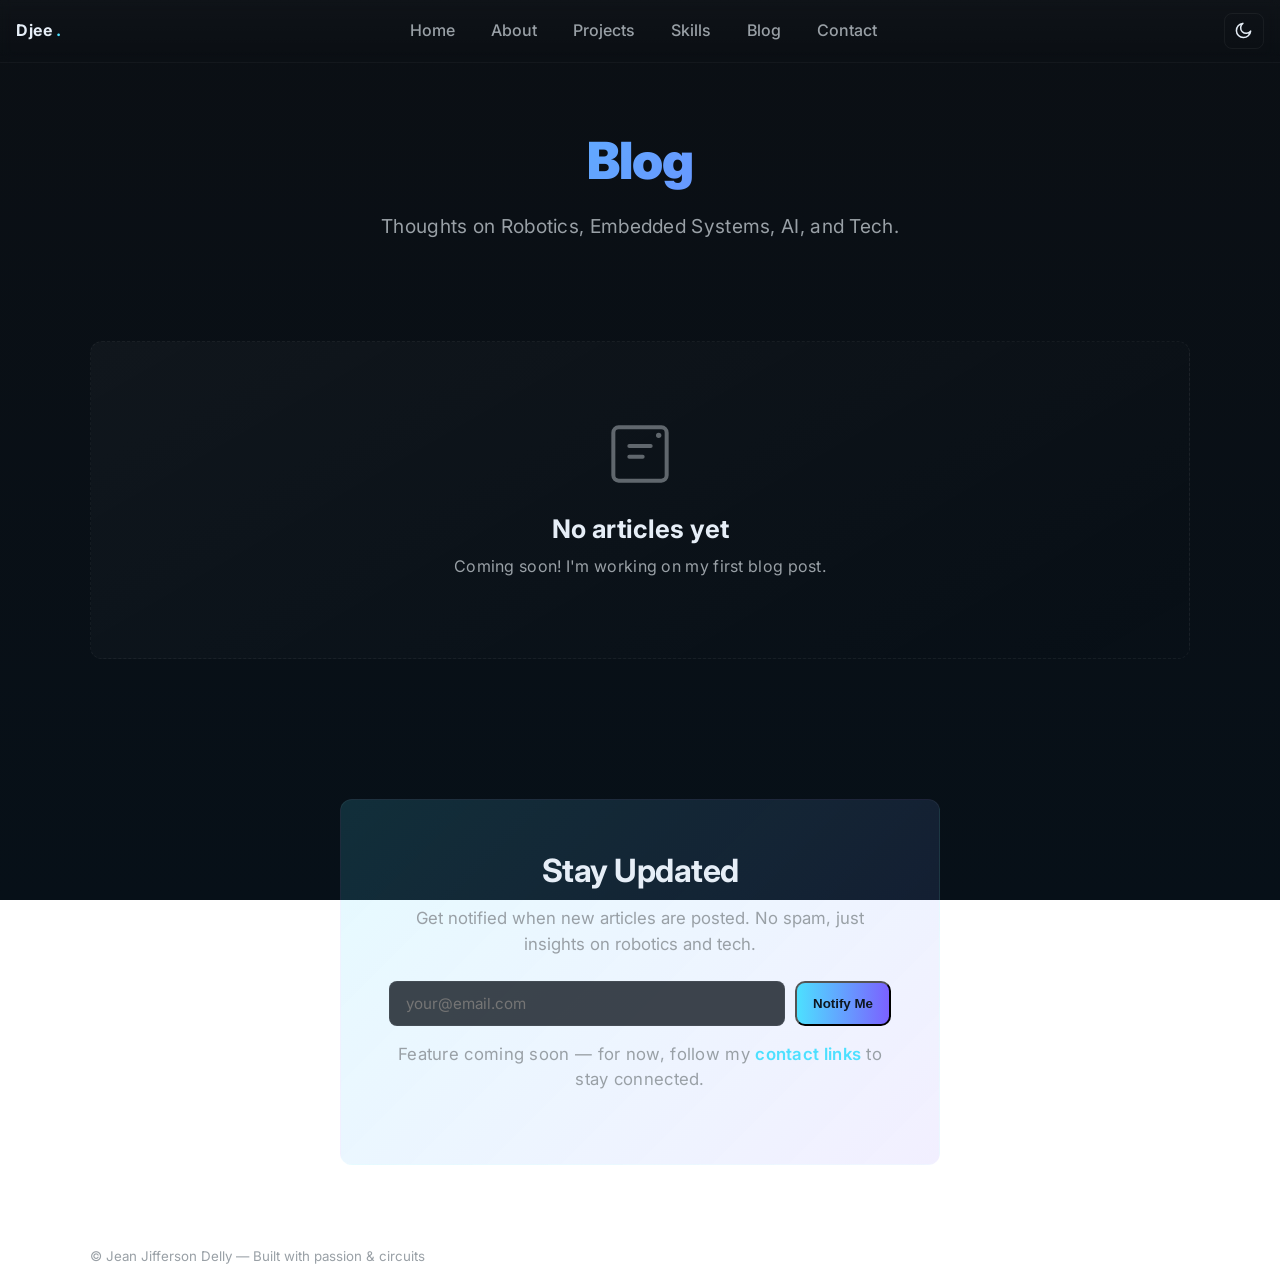
==== blog/index.html @ 74b5fff8 "fix: Defer loading of script.js to improve page load performance" ====
<!doctype html>
<html lang="en-US">

<head>
  <meta charset="utf-8" />
  <meta name="viewport" content="width=device-width,initial-scale=1" />
  <title>Blog — Jean Jifferson Delly</title>
  <meta name="description" content="Blog by Jean Jifferson Delly — Stories about Robotics, AI, Embedded Systems, and Tech.">
  <meta name="keywords" content="blog, Jean Jifferson Delly, robotics, embedded systems, AI, computer science, Haiti">
  <meta name="author" content="Jean Jifferson Delly">
  <link rel="canonical" href="https://dellyjifferson.github.io/portfolio/blog/"/>
  <!-- Open Graph / Facebook -->
  <meta property="og:type" content="website">
  <meta property="og:url" content="https://dellyjifferson.github.io/portfolio/blog/">
  <meta property="og:title" content="Blog — Jean Jifferson Delly">
  <meta property="og:description" content="Blog by Jean Jifferson Delly — Stories about Robotics, AI, Embedded Systems, and Tech.">
  <!-- Twitter -->
  <meta property="twitter:card" content="summary_large_image">
  <meta property="twitter:url" content="https://dellyjifferson.github.io/portfolio/blog/">
  <meta property="twitter:title" content="Blog — Jean Jifferson Delly">
  <meta property="twitter:description" content="Blog by Jean Jifferson Delly — Stories about Robotics, AI, Embedded Systems, and Tech.">
  
  <link rel="stylesheet" href="../style.css" />
  <link rel="stylesheet" href="blog.css" />
  <link rel="apple-touch-icon" sizes="180x180" href="../favicon_io/apple-touch-icon.png">
  <link rel="icon" type="image/png" sizes="32x32" href="../favicon_io/favicon-32x32.png">
  <link rel="icon" type="image/png" sizes="16x16" href="../favicon_io/favicon-16x16.png">
  <link rel="manifest" href="../favicon_io/site.webmanifest">
  <!-- Font (system fallback) -->
  <link rel="preconnect" href="https://fonts.gstatic.com" crossorigin>
  <link href="https://fonts.googleapis.com/css2?family=Inter:wght@300;400;600;700;900&display=swap" rel="stylesheet">
</head>

<body>
  <div id="app" class="theme-root">
    <header class="topbar">
      <div class="brand">
        <a href="../">Djee<span class="dot">.</span></a>
      </div>
      <nav class="nav">
        <button class="nav-close-btn" aria-label="Close menu">&times;</button>
        <a href="../">Home</a>
        <a href="../#about">About</a>
        <a href="../#projects">Projects</a>
        <a href="../#skills">Skills</a>
        <a href="./">Blog</a>
        <a href="../#contact">Contact</a>
      </nav>
      <div class="controls">
        <button id="theme-toggle" aria-label="Activate light mode" title="Activate light mode">
          <svg class="theme-icon theme-icon-moon" viewBox="0 0 24 24" aria-hidden="true">
            <path d="M21 12.8A9 9 0 1 1 11.2 3a7 7 0 1 0 9.8 9.8z" fill="none" stroke="currentColor" stroke-width="1.9" stroke-linecap="round" stroke-linejoin="round" />
          </svg>
          <svg class="theme-icon theme-icon-sun" viewBox="0 0 24 24" aria-hidden="true">
            <circle cx="12" cy="12" r="4" fill="none" stroke="currentColor" stroke-width="1.9" />
            <path d="M12 2v3M12 19v3M2 12h3M19 12h3M4.93 4.93l2.12 2.12M16.95 16.95l2.12 2.12M19.07 4.93l-2.12 2.12M7.05 16.95l-2.12 2.12" fill="none" stroke="currentColor" stroke-width="1.9" stroke-linecap="round" />
          </svg>
        </button>
        <button id="menu-toggle" class="hamburger" aria-label="Open menu" aria-expanded="false">
          <span></span><span></span><span></span>
        </button>
      </div>
    </header>

    <main>
      <!-- BLOG HEADER -->
      <section id="blog-hero" class="section blog-hero">
        <div class="container">
          <h1 class="blog-title">Blog</h1>
          <p class="blog-subtitle">Thoughts on Robotics, Embedded Systems, AI, and Tech.</p>
        </div>
      </section>

      <!-- ARTICLES -->
      <section id="articles" class="section blog-articles">
        <div class="container">
          <div class="articles-grid" id="articles-grid">
            <!-- Articles will be displayed here -->
            <div class="no-articles">
              <svg viewBox="0 0 24 24" aria-hidden="true" class="empty-icon">
                <path d="M4 2h16a2 2 0 0 1 2 2v16a2 2 0 0 1-2 2H4a2 2 0 0 1-2-2V4a2 2 0 0 1 2-2z" fill="none" stroke="currentColor" stroke-width="1.5" />
                <path d="M8 9h8M8 13h5" stroke="currentColor" stroke-width="1.5" stroke-linecap="round" />
                <circle cx="19" cy="5" r="1" fill="currentColor" />
              </svg>
              <h3>No articles yet</h3>
              <p>Coming soon! I'm working on my first blog post.</p>
            </div>
          </div>
        </div>
      </section>

      <!-- SUBSCRIBE CTA -->
      <section id="blog-cta" class="section blog-cta">
        <div class="container">
          <div class="cta-card">
            <h2>Stay Updated</h2>
            <p>Get notified when new articles are posted. No spam, just insights on robotics and tech.</p>
            <div class="cta-input-group">
              <input type="email" placeholder="your@email.com" aria-label="Email address for newsletter" />
              <button class="btn">Notify Me</button>
            </div>
            <p class="cta-note">Feature coming soon — for now, follow my <a href="../#contact">contact links</a> to stay connected.</p>
          </div>
        </div>
      </section>
    </main>

    <footer class="footer">
      <div class="container">
        <small>© <span id="year"></span> Jean Jifferson Delly — Built with passion & circuits</small>
      </div>
    </footer>

    <!-- Back to top button -->
    <button id="back-to-top" aria-label="Back to top"></button>
  </div>

  <script src="../script.js" defer></script>
</body>

</html>
---- style.css ----
:root {
  --bg: #0b0f14;
  --bg-end: #071018;
  --panel: #0f1720;
  --muted: #99a0a6;
  --text: #e6eef7;
  --accent: #4de0ff;
  --accent-2: #7b61ff;
  --glass: rgba(255, 255, 255, 0.03);
  --border: rgba(255, 255, 255, 0.05);
  --radius: 12px;
  --fw-sans: 'Inter', system-ui, -apple-system, 'Segoe UI', Roboto, 'Helvetica Neue', Arial;
  --fw-mono: 'SF Mono', 'Fira Code', 'Roboto Mono', monospace;
}

:root.light {
  --bg: #f8fafc;
  --bg-end: #ffffff;
  --panel: rgba(255, 255, 255, 0.65);
  --muted: #64748b;
  --text: #0f172a;
  --accent: #2563eb;
  --accent-2: #0891b2;
  --glass: rgba(255, 255, 255, 0.4);
  --border: rgba(0, 0, 0, 0.06);
}

* {
  box-sizing: border-box
}

html,
body {
  height: 100%
}

body {
  margin: 0;
  background: linear-gradient(180deg, var(--bg), var(--bg-end));
  background-attachment: fixed;
  color: var(--text);
  font-family: var(--fw-sans);
  -webkit-font-smoothing: antialiased;
  -moz-osx-font-smoothing: grayscale;
  scroll-behavior: smooth;
  line-height: 1.45;

  /* Tech grid pattern */
  background-image:
    linear-gradient(180deg, var(--bg) 0%, var(--bg-end) 100%),
    radial-gradient(var(--muted) 0.5px, transparent 0.5px);
  background-size: 100% 100%, 24px 24px;
  background-blend-mode: normal, overlay;
}

:root.light body {
  background-blend-mode: normal, multiply;
  /* Better visibility in light mode */
}

/* Topbar */
.topbar {
  position: sticky;
  top: 0;
  z-index: 40;
  display: flex;
  align-items: center;
  justify-content: space-between;
  gap: 1rem;
  padding: 0.8rem 1rem;
  backdrop-filter: blur(6px);
  background: linear-gradient(180deg, rgba(255, 255, 255, 0.02), transparent);
  border-bottom: 1px solid rgba(255, 255, 255, 0.02);
}

.brand a {
  color: var(--text);
  font-weight: 700;
  letter-spacing: 0.6px;
  text-decoration: none;
}

.brand .dot {
  color: var(--accent);
  margin-left: 4px;
}

.nav {
  display: flex;
  gap: 1rem;
  align-items: center;
}

.nav a {
  color: var(--muted);
  text-decoration: none;
  padding: 6px 10px;
  border-radius: 8px;
  font-weight: 500;
}

.nav a:hover {
  color: var(--text);
  background: var(--glass);
}

.nav-close-btn {
  display: none;
}

.controls {
  display: flex;
  gap: .6rem;
  align-items: center;
}

#theme-toggle {
  width: 40px;
  height: 36px;
  display: inline-flex;
  align-items: center;
  justify-content: center;
  background: transparent;
  color: var(--text);
  border: 1px solid var(--border);
  padding: 0;
  border-radius: 8px;
  cursor: pointer;
  transition: border-color 0.2s ease, transform 0.2s ease, box-shadow 0.2s ease;
}

#theme-toggle:hover,
#theme-toggle:focus-visible {
  transform: translateY(-1px);
  border-color: color-mix(in oklab, var(--accent) 45%, transparent);
  box-shadow: 0 8px 20px color-mix(in oklab, var(--accent) 24%, transparent);
  outline: none;
}

.theme-icon {
  width: 19px;
  height: 19px;
  display: block;
}

.theme-icon-sun {
  display: none;
}

:root.light .theme-icon-sun {
  display: block;
}

:root.light .theme-icon-moon {
  display: none;
}

.hamburger {
  display: none;
  width: 40px;
  height: 32px;
  background: transparent;
  border: none;
  cursor: pointer;
}

.hamburger span {
  display: block;
  height: 2px;
  width: 20px;
  background: var(--text);
  margin: 4px 0;
  border-radius: 2px
}

/* Sections */
.section {
  padding: 60px 18px;
}

.container {
  max-width: 1100px;
  margin: 0 auto;
}

/* HERO */
.hero .hero-content {
  display: grid;
  grid-template-columns: 1fr 420px;
  gap: 2rem;
  align-items: center;
  max-width: 1200px;
  margin: 0 auto;
  padding-top: 32px;
}

.name {
  font-size: clamp(1.8rem, 4vw, 2.6rem);
  margin: 0;
  font-weight: 800;
  letter-spacing: -1px;
  color: var(--text);
}

.role {
  color: var(--accent);
  margin-top: 6px;
  font-weight: 600
}

.typewriter {
  margin-top: 14px;
  font-weight: 500;
  color: var(--muted);
  font-size: 1.05rem;
  display: flex;
  align-items: center;
  gap: 8px;
}

.cursor {
  color: var(--accent);
  font-weight: 900;
  animation: blink 1s steps(2, end) infinite;
}

@keyframes blink {
  50% {
    opacity: 0
  }
}

.hero-actions {
  margin-top: 18px;
  display: flex;
  gap: 12px;
}

.btn {
  display: inline-block;
  padding: 10px 16px;
  border-radius: 10px;
  text-decoration: none;
  color: var(--panel);
  background: linear-gradient(90deg, var(--accent), var(--accent-2));
  font-weight: 700;
}

.btn.ghost {
  background: transparent;
  color: var(--text);
  border: 1px solid rgba(255, 255, 255, 0.06)
}

/* device card */
.device-card {
  background: linear-gradient(180deg, rgba(255, 255, 255, 0.02), rgba(255, 255, 255, 0.01));
  border-radius: 14px;
  padding: 20px;
  box-shadow: 0 8px 30px rgba(0, 0, 0, 0.45);
  position: relative;
  overflow: hidden;
  min-height: 220px;
  display: flex;
  align-items: center;
  justify-content: center;
}

.device-card .board-glow {
  position: absolute;
  inset: -30% -20%;
  background: radial-gradient(circle at 20% 20%, rgba(77, 224, 255, 0.12), transparent 10%), radial-gradient(circle at 80% 80%, rgba(123, 97, 255, 0.08), transparent 10%);
  transform: rotate(12deg);
}

.circuit {
  width: 100%;
  height: 100%;
  opacity: 0.95;
  mix-blend-mode: screen;
  pointer-events: none;
}

.minibot-img {
  width: 100%;
  height: 100%;
  object-fit: contain;
}

.device-caption {
  position: absolute;
  bottom: 10px;
  right: 14px;
  font-size: 0.78rem;
  color: var(--muted)
}

/* about */
.about .about-grid {
  display: grid;
  grid-template-columns: 1fr 260px;
  gap: 1.6rem;
  align-items: start;
}

.about ul {
  margin-top: 8px;
  color: var(--muted)
}

/* projects */
.projects-grid {
  display: grid;
  grid-template-columns: repeat(auto-fit, minmax(260px, 1fr));
  gap: 18px;
  margin-top: 18px;
}

.project-card {
  background: var(--panel);
  backdrop-filter: blur(12px);
  border-radius: 12px;
  overflow: hidden;
  display: flex;
  flex-direction: column;
  box-shadow: 0 10px 30px rgba(0, 0, 0, 0.6);
  transition: transform .22s ease, box-shadow .22s ease;
  border: 1px solid var(--border);
}

.project-card:hover {
  transform: translateY(-6px);
  box-shadow: 0 18px 40px rgba(0, 0, 0, 0.7);
}

.pc-media {
  height: 160px;
  background-size: cover;
  background-position: center;
}

.pc-body {
  padding: 14px;
}

.pc-body h3 {
  margin: 0 0 8px 0;
}

.pc-tags {
  display: flex;
  gap: 8px;
  margin-top: 8px;
  font-size: 0.85rem;
  color: var(--muted);
  font-family: var(--fw-mono);
}

.pc-tags span {
  background: var(--glass);
  border: 1px solid var(--border);
  padding: 6px 8px;
  border-radius: 8px;
}

/* skills */
.skills-grid {
  display: grid;
  grid-template-columns: repeat(2, 1fr);
  gap: 12px;
}

/* contact */
.contact-grid {
  display: grid;
  grid-template-columns: 1fr 1fr;
  gap: 24px;
  align-items: start;
}

.contact-icons {
  margin-top: 14px;
  display: grid;
  grid-template-columns: repeat(2, minmax(150px, 1fr));
  gap: 12px;
}

.contact-icon {
  display: flex;
  align-items: center;
  gap: 10px;
  text-decoration: none;
  color: var(--text);
  background: linear-gradient(150deg, var(--glass), transparent);
  border: 1px solid var(--border);
  border-radius: 12px;
  padding: 12px 14px;
  min-height: 52px;
  transition: transform 0.2s ease, border-color 0.2s ease, box-shadow 0.2s ease;
}

.contact-icon svg {
  width: 22px;
  height: 22px;
  flex-shrink: 0;
  color: var(--accent);
}

.contact-icon span {
  font-size: 0.92rem;
  font-weight: 600;
  letter-spacing: 0.2px;
}

.contact-icon:hover,
.contact-icon:focus-visible {
  transform: translateY(-3px);
  border-color: color-mix(in oklab, var(--accent) 45%, transparent);
  box-shadow: 0 10px 24px color-mix(in oklab, var(--accent) 24%, transparent);
  outline: none;
}

.contact-icon.location svg {
  color: var(--accent-2);
}

.contact-icon.whatsapp svg {
  color: #25d366;
}

.contact-icon.instagram svg {
  color: #e4405f;
}

.contact-form {
  display: flex;
  flex-direction: column;
  gap: 10px;
  background: var(--panel);
  padding: 14px;
  border-radius: 12px;
}

.contact-form label {
  display: flex;
  flex-direction: column;
  font-size: 0.9rem;
  color: var(--muted);
}

.contact-form input,
.contact-form textarea {
  margin-top: 6px;
  padding: 10px 12px;
  border-radius: 8px;
  border: 1px solid var(--border);
  background: transparent;
  color: var(--text);
  outline: none;
}

.contact-form input:focus,
.contact-form textarea:focus {
  border-color: var(--accent);
  box-shadow: 0 0 0 2px color-mix(in oklab, var(--accent) 22%, transparent);
}

:root.light .contact-form input,
:root.light .contact-form textarea {
  border-color: rgba(15, 23, 42, 0.22);
  background: rgba(255, 255, 255, 0.75);
}

:root.light .contact-form input::placeholder,
:root.light .contact-form textarea::placeholder {
  color: rgba(51, 65, 85, 0.8);
}

.form-actions {
  display: flex;
  gap: 12px;
  align-items: center;
  margin-top: 6px;
}

#form-status {
  color: var(--accent);
  font-weight: 600;
}

/* footer */
.footer {
  padding: 18px;
  border-top: 1px solid rgba(255, 255, 255, 0.02);
  color: var(--muted);
}

/* Responsiveness */
@media (max-width:980px) {
  .hero .hero-content {
    grid-template-columns: 1fr;
  }

  .about .about-grid {
    grid-template-columns: 1fr;
  }

  .contact-grid {
    grid-template-columns: 1fr;
  }

  .contact-icons {
    grid-template-columns: 1fr;
  }

  /* Nav becomes a full-screen overlay */
  .nav {
    display: flex;
    position: fixed;
    inset: 0;
    z-index: 100;
    flex-direction: column;
    justify-content: center;
    align-items: center;
    background: rgba(11, 15, 20, 0.95);
    backdrop-filter: blur(12px);
    gap: 2rem;
    transform: translateY(-100%);
    transition: transform 0.4s cubic-bezier(0.16, 1, 0.3, 1), visibility 0s 0.4s;
    visibility: hidden;
    pointer-events: none;
  }

  /* When active (added via JS) */
  .nav.active {
    transform: translateY(0);
    visibility: visible;
    pointer-events: auto;
    transition: transform 0.4s cubic-bezier(0.16, 1, 0.3, 1), visibility 0s;
  }

  .nav a {
    font-size: 1.5rem;
    color: var(--text);
    width: 100%;
    text-align: center;
    padding: 1rem;
  }

  .nav a:hover {
    background: rgba(255, 255, 255, 0.05);
    color: var(--accent);
  }

  /* Hamburger visible on mobile */
  .hamburger {
    display: block;
    z-index: 101;
    /* Ensure above other elements if needed, though nav is z-100 */
    transition: opacity 0.2s ease;
  }

  .hamburger[aria-expanded="true"] {
    opacity: 0;
    pointer-events: none;
  }

  /* Close button inside nav */
  .nav-close-btn {
    display: block;
    position: absolute;
    top: 24px;
    right: 24px;
    background: transparent;
    border: none;
    color: var(--text);
    font-size: 2.5rem;
    cursor: pointer;
    line-height: 1;
  }

  /* Content blur effect */
  body.menu-open main,
  body.menu-open .footer {
    filter: blur(8px);
    transition: filter 0.4s ease;
  }

  main,
  .footer {
    transition: filter 0.4s ease;
  }
}

/* Back to Top Button */
#back-to-top {
  position: fixed;
  bottom: 24px;
  right: 24px;
  width: 44px;
  height: 44px;
  border-radius: 50%;
  background: var(--panel);
  border: 1px solid rgba(255, 255, 255, 0.05);
  color: var(--accent);
  display: flex;
  align-items: center;
  justify-content: center;
  cursor: pointer;
  opacity: 0;
  visibility: hidden;
  transform: translateY(10px);
  transition: all 0.3s ease;
  z-index: 90;
  box-shadow: 0 4px 12px rgba(0, 0, 0, 0.3);
}

#back-to-top.visible {
  opacity: 1;
  visibility: visible;
  transform: translateY(0);
}

#back-to-top:hover {
  background: var(--accent);
  color: var(--bg);
  transform: translateY(-4px);
  box-shadow: 0 8px 20px rgba(77, 224, 255, 0.25);
}

#back-to-top svg {
  width: 20px;
  height: 20px;
}
---- blog/blog.css ----
/* Blog-specific styles */

/* Blog Hero Section */
.blog-hero {
  padding: 60px 0;
  text-align: center;
}

.blog-title {
  font-size: 3.2rem;
  font-weight: 900;
  letter-spacing: -1.2px;
  margin: 0 0 16px 0;
  background: linear-gradient(120deg, var(--accent), var(--accent-2));
  -webkit-background-clip: text;
  -webkit-text-fill-color: transparent;
  background-clip: text;
}

.blog-subtitle {
  font-size: 1.2rem;
  color: var(--muted);
  margin: 0;
  font-weight: 400;
  letter-spacing: 0.3px;
}

/* Articles Grid */
.blog-articles {
  padding: 40px 0;
}

.articles-grid {
  display: grid;
  grid-template-columns: repeat(auto-fill, minmax(300px, 1fr));
  gap: 20px;
}

/* Article Card */
.article-card {
  display: flex;
  flex-direction: column;
  text-decoration: none;
  color: var(--text);
  background: linear-gradient(150deg, var(--glass), transparent);
  border: 1px solid var(--border);
  border-radius: var(--radius);
  padding: 24px;
  transition: all 0.3s ease;
  cursor: pointer;
  min-height: 240px;
  position: relative;
  overflow: hidden;
}

.article-card::before {
  content: '';
  position: absolute;
  top: 0;
  left: 0;
  right: 0;
  height: 3px;
  background: linear-gradient(90deg, var(--accent), var(--accent-2));
  transform: scaleX(0);
  transform-origin: left;
  transition: transform 0.3s ease;
}

.article-card:hover,
.article-card:focus-visible {
  transform: translateY(-6px);
  border-color: color-mix(in oklab, var(--accent) 45%, transparent);
  box-shadow: 0 12px 32px color-mix(in oklab, var(--accent) 20%, transparent);
  outline: none;
}

.article-card:hover::before,
.article-card:focus-visible::before {
  transform: scaleX(1);
}

.article-meta {
  display: flex;
  align-items: center;
  justify-content: space-between;
  margin-bottom: 12px;
  font-size: 0.85rem;
}

.article-date {
  color: var(--muted);
  font-weight: 500;
  letter-spacing: 0.3px;
}

.article-category {
  display: inline-block;
  background: color-mix(in oklab, var(--accent) 20%, transparent);
  color: var(--accent);
  padding: 4px 10px;
  border-radius: 6px;
  font-size: 0.75rem;
  font-weight: 600;
  letter-spacing: 0.5px;
  text-transform: uppercase;
}

.article-title {
  font-size: 1.3rem;
  font-weight: 700;
  margin: 0 0 12px 0;
  line-height: 1.3;
  letter-spacing: -0.5px;
}

.article-excerpt {
  font-size: 0.95rem;
  color: var(--muted);
  margin: 0 0 auto 0;
  line-height: 1.5;
  flex-grow: 1;
}

.article-footer {
  display: flex;
  align-items: center;
  justify-content: space-between;
  margin-top: 16px;
  padding-top: 16px;
  border-top: 1px solid var(--border);
  font-size: 0.85rem;
}

.article-read-time {
  color: var(--muted);
}

.article-arrow {
  color: var(--accent);
  font-weight: 600;
  transition: transform 0.3s ease;
}

.article-card:hover .article-arrow,
.article-card:focus-visible .article-arrow {
  transform: translateX(4px);
}

/* Empty State */
.no-articles {
  grid-column: 1 / -1;
  display: flex;
  flex-direction: column;
  align-items: center;
  justify-content: center;
  padding: 80px 20px;
  text-align: center;
  background: linear-gradient(150deg, var(--glass), transparent);
  border: 1px dashed var(--border);
  border-radius: var(--radius);
}

.empty-icon {
  width: 64px;
  height: 64px;
  color: var(--muted);
  margin-bottom: 24px;
  opacity: 0.6;
}

.no-articles h3 {
  font-size: 1.6rem;
  font-weight: 700;
  margin: 0 0 8px 0;
  color: var(--text);
}

.no-articles p {
  font-size: 1rem;
  color: var(--muted);
  margin: 0;
  letter-spacing: 0.3px;
}

/* Blog CTA Section */
.blog-cta {
  padding: 60px 0;
  margin-top: 40px;
}

.cta-card {
  background: linear-gradient(135deg, 
    color-mix(in oklab, var(--accent) 15%, transparent),
    color-mix(in oklab, var(--accent-2) 10%, transparent)
  );
  border: 1px solid var(--border);
  border-radius: var(--radius);
  padding: 48px;
  text-align: center;
  max-width: 600px;
  margin: 0 auto;
}

.cta-card h2 {
  font-size: 2rem;
  font-weight: 700;
  margin: 0 0 12px 0;
  letter-spacing: -0.5px;
}

.cta-card > p {
  font-size: 1.05rem;
  color: var(--muted);
  margin: 0 0 24px 0;
  line-height: 1.5;
}

.cta-input-group {
  display: flex;
  gap: 10px;
  margin-bottom: 16px;
  flex-wrap: wrap;
  justify-content: center;
}

.cta-input-group input {
  flex: 1;
  min-width: 240px;
  padding: 12px 16px;
  border: 1px solid var(--border);
  background: color-mix(in oklab, var(--panel) 80%, transparent);
  border-radius: 8px;
  color: var(--text);
  font-family: var(--fw-sans);
  font-size: 0.95rem;
  transition: all 0.2s ease;
}

.cta-input-group input:focus {
  outline: none;
  border-color: var(--accent);
  box-shadow: 0 0 0 3px color-mix(in oklab, var(--accent) 15%, transparent);
  background: color-mix(in oklab, var(--panel) 90%, transparent);
}

.cta-input-group button {
  white-space: nowrap;
}

.cta-note {
  font-size: 0.85rem;
  color: var(--muted);
  margin: 0;
  letter-spacing: 0.3px;
}

.cta-note a {
  color: var(--accent);
  text-decoration: none;
  font-weight: 600;
  transition: color 0.2s ease;
}

.cta-note a:hover {
  color: var(--accent-2);
  text-decoration: underline;
}

/* Responsive */
@media (max-width: 768px) {
  .blog-hero {
    padding: 40px 0;
  }

  .blog-title {
    font-size: 2.2rem;
  }

  .blog-subtitle {
    font-size: 1rem;
  }

  .articles-grid {
    grid-template-columns: 1fr;
    gap: 16px;
  }

  .cta-card {
    padding: 32px;
    margin: 0 auto;
  }

  .cta-input-group {
    flex-direction: column;
  }

  .cta-input-group input {
    min-width: 100%;
  }

  .no-articles {
    padding: 60px 20px;
  }

  .empty-icon {
    width: 48px;
    height: 48px;
  }

  .no-articles h3 {
    font-size: 1.3rem;
  }
}

@media (max-width: 480px) {
  .blog-title {
    font-size: 1.8rem;
  }

  .cta-card {
    padding: 24px;
  }

  .cta-card h2 {
    font-size: 1.5rem;
  }

  .article-title {
    font-size: 1.1rem;
  }
}
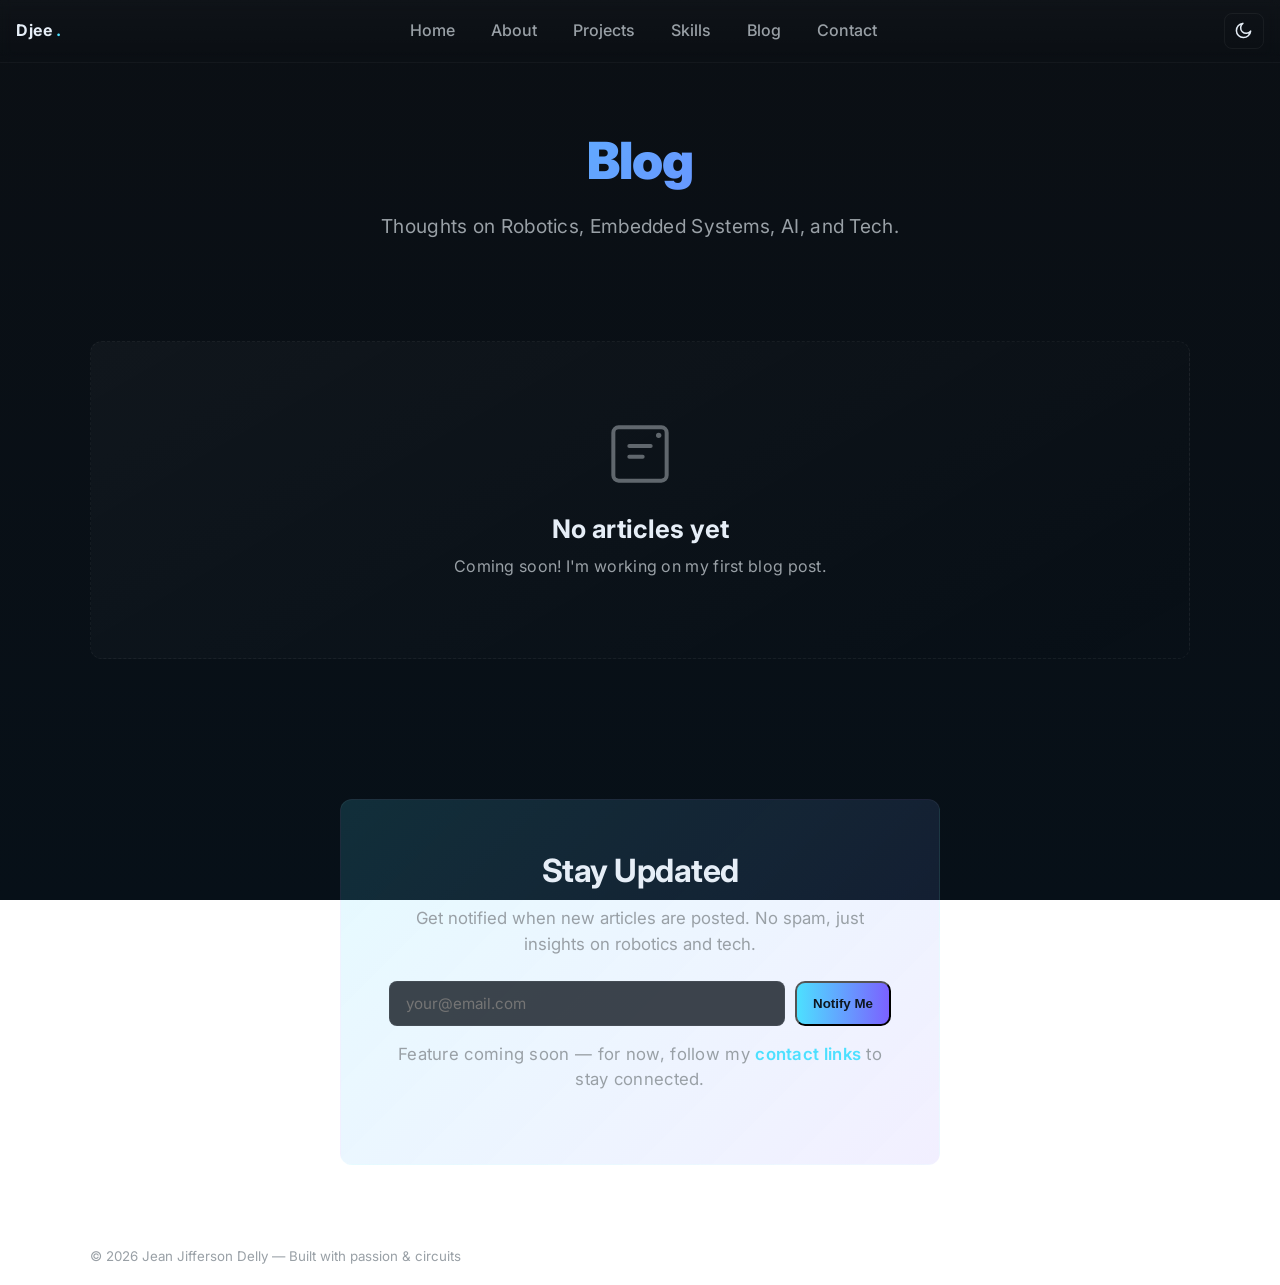
==== commit c9423555: "fix: Update URLs to use new domain and enhance sitemap structure" ====
--- a/blog/index.html
+++ b/blog/index.html
@@ -8,15 +8,15 @@
   <meta name="description" content="Blog by Jean Jifferson Delly — Stories about Robotics, AI, Embedded Systems, and Tech.">
   <meta name="keywords" content="blog, Jean Jifferson Delly, robotics, embedded systems, AI, computer science, Haiti">
   <meta name="author" content="Jean Jifferson Delly">
-  <link rel="canonical" href="https://dellyjifferson.github.io/portfolio/blog/"/>
+  <link rel="canonical" href="https://dellyjifferson.engineer/blog/" />
   <!-- Open Graph / Facebook -->
   <meta property="og:type" content="website">
-  <meta property="og:url" content="https://dellyjifferson.github.io/portfolio/blog/">
+  <meta property="og:url" content="https://dellyjifferson.engineer/blog/">
   <meta property="og:title" content="Blog — Jean Jifferson Delly">
   <meta property="og:description" content="Blog by Jean Jifferson Delly — Stories about Robotics, AI, Embedded Systems, and Tech.">
   <!-- Twitter -->
   <meta property="twitter:card" content="summary_large_image">
-  <meta property="twitter:url" content="https://dellyjifferson.github.io/portfolio/blog/">
+  <meta property="twitter:url" content="https://dellyjifferson.engineer/blog/">
   <meta property="twitter:title" content="Blog — Jean Jifferson Delly">
   <meta property="twitter:description" content="Blog by Jean Jifferson Delly — Stories about Robotics, AI, Embedded Systems, and Tech.">
   
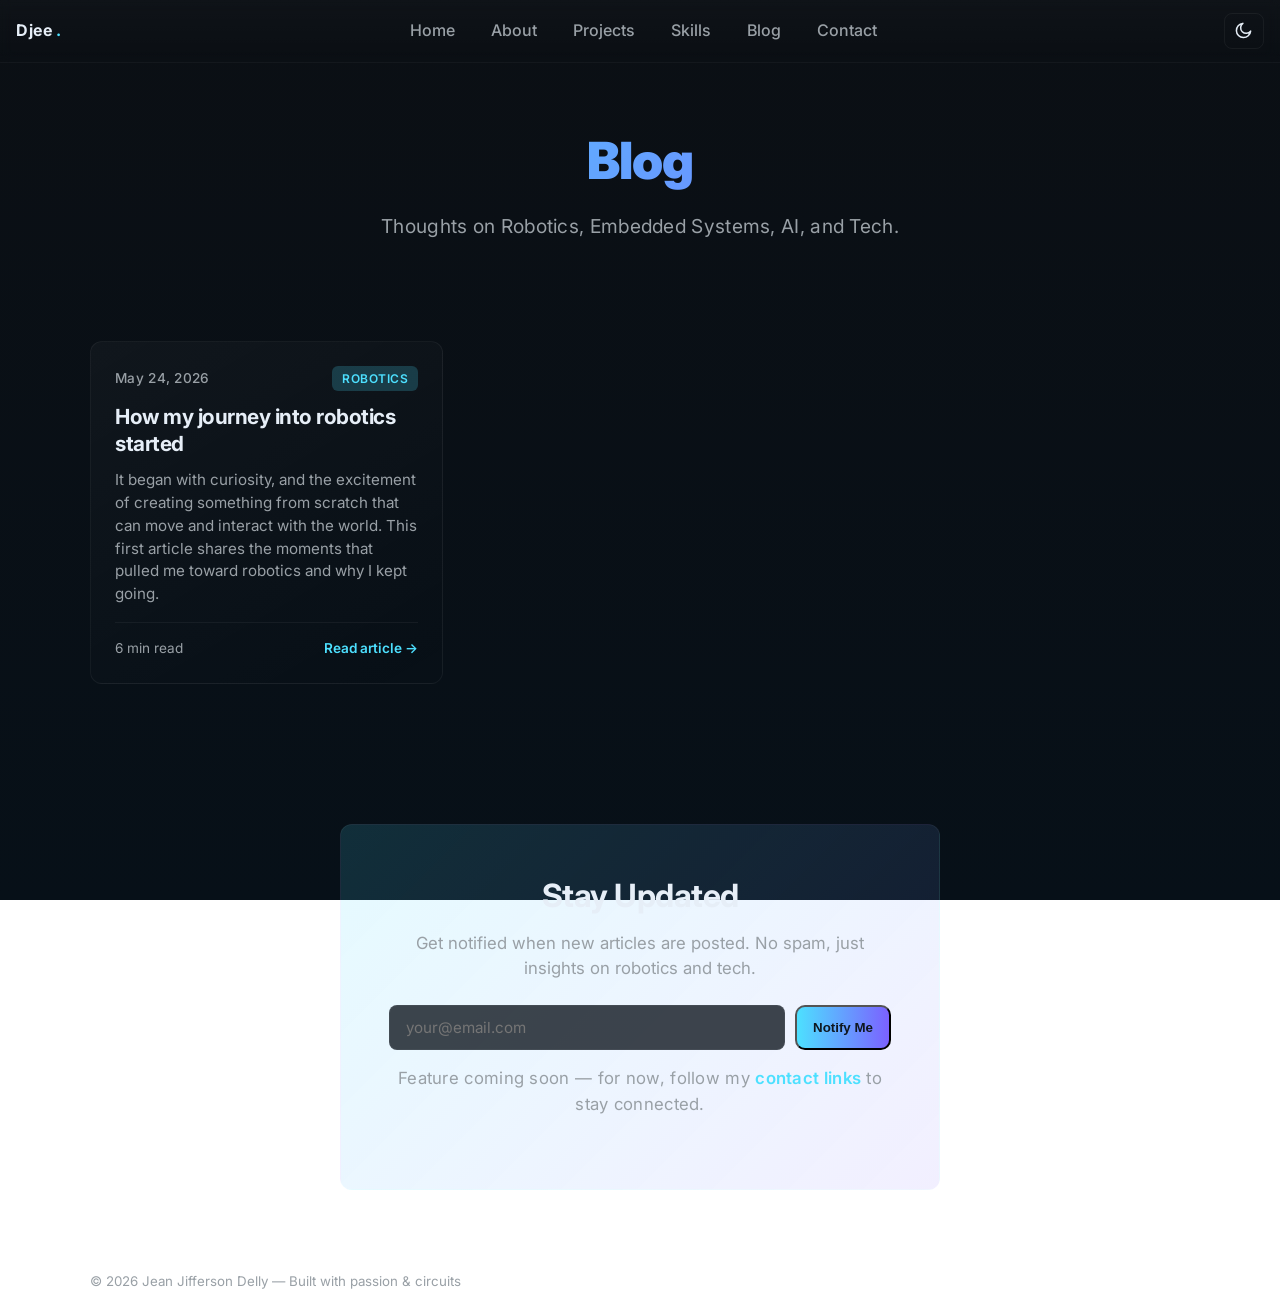
==== commit d30de8ea: "feat: Add article page for "How my journey into robotics started" with styling and metadata" ====
--- a/blog/index.html
+++ b/blog/index.html
@@ -75,16 +75,21 @@
       <section id="articles" class="section blog-articles">
         <div class="container">
           <div class="articles-grid" id="articles-grid">
-            <!-- Articles will be displayed here -->
-            <div class="no-articles">
-              <svg viewBox="0 0 24 24" aria-hidden="true" class="empty-icon">
-                <path d="M4 2h16a2 2 0 0 1 2 2v16a2 2 0 0 1-2 2H4a2 2 0 0 1-2-2V4a2 2 0 0 1 2-2z" fill="none" stroke="currentColor" stroke-width="1.5" />
-                <path d="M8 9h8M8 13h5" stroke="currentColor" stroke-width="1.5" stroke-linecap="round" />
-                <circle cx="19" cy="5" r="1" fill="currentColor" />
-              </svg>
-              <h3>No articles yet</h3>
-              <p>Coming soon! I'm working on my first blog post.</p>
-            </div>
+            <a class="article-card" href="./how-my-journey-into-robotics-started/" aria-label="Read How my journey into robotics started">
+              <div class="article-meta">
+                <span class="article-date">May 24, 2026</span>
+                <span class="article-category">Robotics</span>
+              </div>
+              <h2 class="article-title">How my journey into robotics started</h2>
+              <p class="article-excerpt">
+                It began with curiosity, and the excitement of creating something from scratch that can move and interact with the world.
+                This first article shares the moments that pulled me toward robotics and why I kept going.
+              </p>
+              <div class="article-footer">
+                <span class="article-read-time">6 min read</span>
+                <span class="article-arrow">Read article -></span>
+              </div>
+            </a>
           </div>
         </div>
       </section>
--- a/blog/blog.css
+++ b/blog/blog.css
@@ -146,6 +146,183 @@
   transform: translateX(4px);
 }
 
+/* Article Page */
+.article-page {
+  padding-top: 28px;
+}
+
+.article-hero {
+  padding: 36px 0 24px;
+}
+
+.article-hero-inner {
+  max-width: 860px;
+  margin: 0 auto;
+}
+
+.article-back-link {
+  display: inline-flex;
+  align-items: center;
+  gap: 8px;
+  color: var(--accent);
+  text-decoration: none;
+  font-weight: 600;
+  margin-bottom: 18px;
+}
+
+.article-back-link:hover,
+.article-back-link:focus-visible {
+  color: var(--accent-2);
+  outline: none;
+}
+
+.article-kicker {
+  display: inline-flex;
+  align-items: center;
+  gap: 8px;
+  margin-bottom: 16px;
+  color: var(--muted);
+  font-size: 0.9rem;
+  text-transform: uppercase;
+  letter-spacing: 0.16em;
+}
+
+.article-kicker::before {
+  content: '';
+  width: 40px;
+  height: 1px;
+  background: linear-gradient(90deg, var(--accent), transparent);
+}
+
+.article-heading {
+  font-size: clamp(2.2rem, 4.6vw, 4rem);
+  line-height: 1.05;
+  letter-spacing: -0.04em;
+  margin: 0 0 16px;
+  max-width: 12ch;
+}
+
+.article-intro {
+  font-size: 1.12rem;
+  line-height: 1.8;
+  color: var(--muted);
+  max-width: 68ch;
+  margin: 0;
+}
+
+.article-meta-row {
+  display: flex;
+  gap: 12px;
+  flex-wrap: wrap;
+  margin-top: 24px;
+}
+
+.article-chip {
+  display: inline-flex;
+  align-items: center;
+  padding: 7px 12px;
+  border: 1px solid var(--border);
+  border-radius: 999px;
+  background: color-mix(in oklab, var(--glass) 70%, transparent);
+  color: var(--text);
+  font-size: 0.85rem;
+  font-weight: 600;
+}
+
+.article-shell {
+  padding: 18px 0 64px;
+}
+
+.article-panel {
+  max-width: 860px;
+  margin: 0 auto;
+  padding: clamp(24px, 4vw, 44px);
+  background: linear-gradient(160deg, color-mix(in oklab, var(--glass) 82%, transparent), transparent);
+  border: 1px solid var(--border);
+  border-radius: calc(var(--radius) + 4px);
+  box-shadow: 0 20px 60px color-mix(in oklab, var(--accent) 10%, transparent);
+}
+
+.article-content {
+  display: grid;
+  gap: 28px;
+}
+
+.article-section {
+  display: grid;
+  gap: 12px;
+}
+
+.article-section h2 {
+  margin: 0;
+  font-size: 1.55rem;
+  letter-spacing: -0.03em;
+}
+
+.article-section p {
+  margin: 0;
+  color: var(--muted);
+  line-height: 1.85;
+  font-size: 1.02rem;
+}
+
+.article-list {
+  margin: 0;
+  padding-left: 20px;
+  display: grid;
+  gap: 12px;
+  color: var(--muted);
+}
+
+.article-list li {
+  line-height: 1.75;
+}
+
+.article-callout {
+  padding: 20px 22px;
+  border-left: 3px solid var(--accent);
+  background: color-mix(in oklab, var(--accent) 8%, transparent);
+  border-radius: 0 14px 14px 0;
+  color: var(--text);
+}
+
+.article-callout p {
+  margin: 0;
+  color: var(--text);
+  line-height: 1.75;
+}
+
+.article-closer {
+  padding-top: 10px;
+  border-top: 1px solid var(--border);
+}
+
+.article-closer p {
+  margin: 0;
+  color: var(--muted);
+  line-height: 1.8;
+}
+
+.article-footer-nav {
+  margin-top: 26px;
+  display: flex;
+  justify-content: space-between;
+  gap: 16px;
+  flex-wrap: wrap;
+}
+
+.article-footer-nav a {
+  color: var(--accent);
+  text-decoration: none;
+  font-weight: 600;
+}
+
+.article-footer-nav a:hover,
+.article-footer-nav a:focus-visible {
+  color: var(--accent-2);
+  outline: none;
+}
+
 /* Empty State */
 .no-articles {
   grid-column: 1 / -1;
@@ -328,4 +505,16 @@
   .article-title {
     font-size: 1.1rem;
   }
-}
+
+  .article-hero {
+    padding-top: 24px;
+  }
+
+  .article-panel {
+    padding: 20px;
+  }
+
+  .article-heading {
+    max-width: none;
+  }
+}
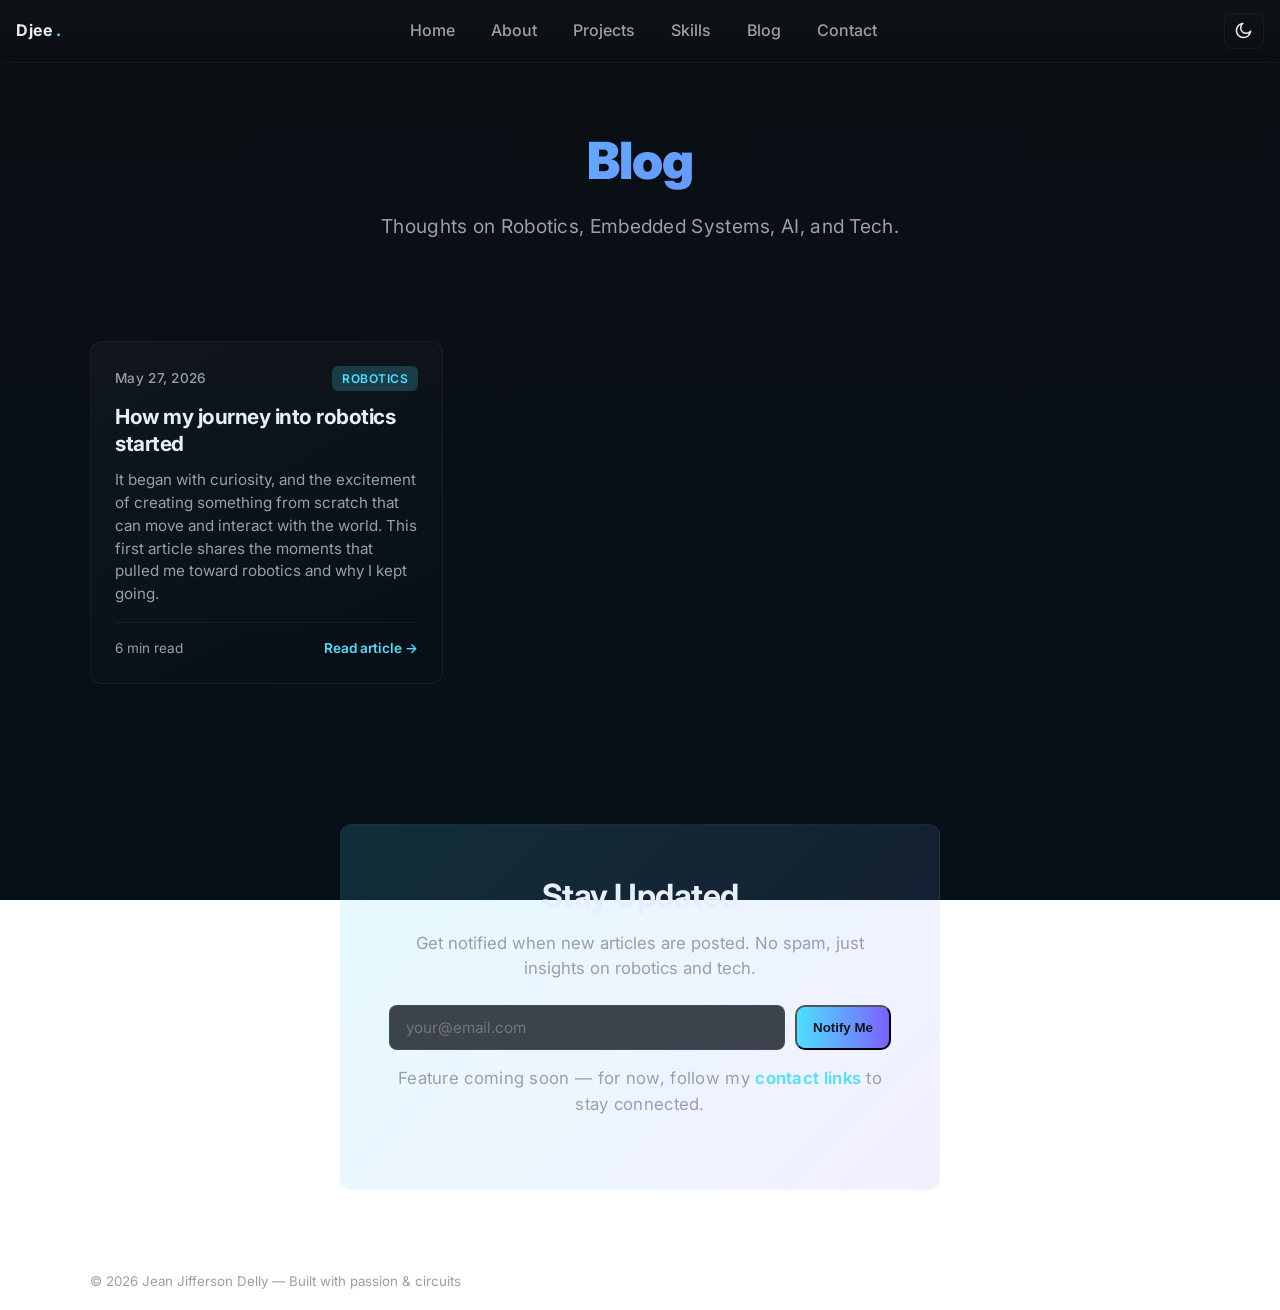
==== commit d07093b5: "fix: Update article date to May 27, 2026 and add CNAME file for custom domain" ====
--- a/blog/index.html
+++ b/blog/index.html
@@ -77,7 +77,7 @@
           <div class="articles-grid" id="articles-grid">
             <a class="article-card" href="./how-my-journey-into-robotics-started/" aria-label="Read How my journey into robotics started">
               <div class="article-meta">
-                <span class="article-date">May 24, 2026</span>
+                <span class="article-date">May 27, 2026</span>
                 <span class="article-category">Robotics</span>
               </div>
               <h2 class="article-title">How my journey into robotics started</h2>
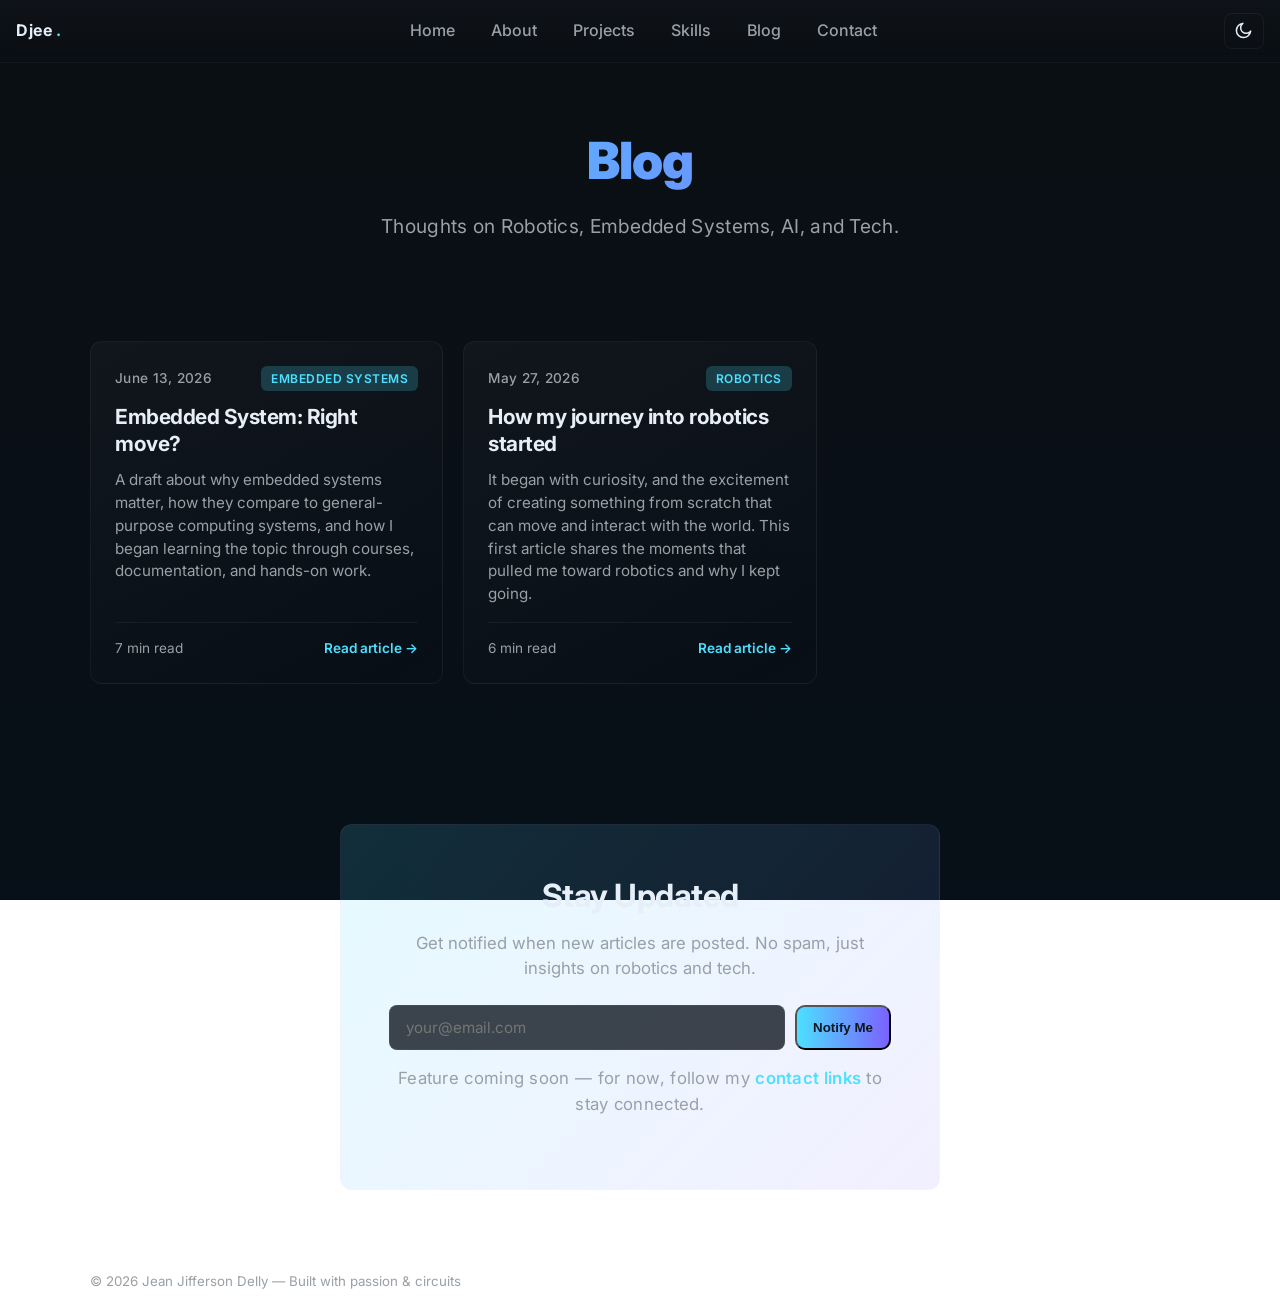
==== commit c05044f3: "Adding new article in the blog: embedded system right move" ====
--- a/blog/index.html
+++ b/blog/index.html
@@ -75,6 +75,20 @@
       <section id="articles" class="section blog-articles">
         <div class="container">
           <div class="articles-grid" id="articles-grid">
+            <a class="article-card" href="./embedded-system-right-move/" aria-label="Read Embedded System: Right move?">
+              <div class="article-meta">
+                <span class="article-date">June 13, 2026</span>
+                <span class="article-category">Embedded Systems</span>
+              </div>
+              <h2 class="article-title">Embedded System: Right move?</h2>
+              <p class="article-excerpt">
+                A draft about why embedded systems matter, how they compare to general-purpose computing systems, and how I began learning the topic through courses, documentation, and hands-on work.
+              </p>
+              <div class="article-footer">
+                <span class="article-read-time">7 min read</span>
+                <span class="article-arrow">Read article -></span>
+              </div>
+            </a>
             <a class="article-card" href="./how-my-journey-into-robotics-started/" aria-label="Read How my journey into robotics started">
               <div class="article-meta">
                 <span class="article-date">May 27, 2026</span>
--- a/blog/blog.css
+++ b/blog/blog.css
@@ -248,6 +248,209 @@
   gap: 28px;
 }
 
+.article-figure {
+  margin: 0;
+  display: grid;
+  gap: 12px;
+}
+
+.article-feature-image {
+  width: 100%;
+  display: block;
+  border-radius: 20px;
+  border: 1px solid var(--border);
+  background: var(--panel);
+  box-shadow: 0 18px 50px color-mix(in oklab, var(--accent) 10%, transparent);
+}
+
+.article-figure-caption {
+  color: var(--muted);
+  font-size: 0.88rem;
+  line-height: 1.6;
+}
+
+.certificate-card {
+  display: grid;
+  grid-template-columns: minmax(0, 1fr) 170px;
+  gap: 20px;
+  padding: 24px;
+  border-radius: 22px;
+  border: 1px solid color-mix(in oklab, var(--accent) 18%, var(--border));
+  background:
+    linear-gradient(180deg, rgba(215, 239, 248, 0.85), rgba(234, 246, 251, 0.92)),
+    linear-gradient(135deg, color-mix(in oklab, var(--accent) 8%, transparent), transparent);
+  color: #1e293b;
+  box-shadow: 0 18px 50px color-mix(in oklab, var(--accent) 10%, transparent);
+}
+
+.certificate-body {
+  display: grid;
+  gap: 14px;
+  align-content: start;
+}
+
+.certificate-name {
+  margin: 0;
+  font-size: clamp(1.8rem, 3vw, 2.8rem);
+  line-height: 1.05;
+  letter-spacing: -0.04em;
+  font-weight: 800;
+  color: #1f2937;
+}
+
+.certificate-detail {
+  margin: 0;
+  font-size: 1rem;
+  line-height: 1.6;
+  color: #475569;
+}
+
+.certificate-label-row {
+  display: flex;
+  flex-wrap: wrap;
+  gap: 10px;
+  align-items: center;
+}
+
+.certificate-pill {
+  display: inline-flex;
+  align-items: center;
+  padding: 7px 12px;
+  border-radius: 999px;
+  background: rgba(255, 255, 255, 0.72);
+  border: 1px solid rgba(15, 23, 42, 0.08);
+  color: #334155;
+  font-size: 0.82rem;
+  font-weight: 700;
+  letter-spacing: 0.04em;
+  text-transform: uppercase;
+}
+
+.certificate-stats {
+  display: grid;
+  gap: 14px;
+  align-content: start;
+}
+
+.certificate-qr {
+  aspect-ratio: 1;
+  width: min(100%, 150px);
+  justify-self: end;
+  border-radius: 8px;
+  background:
+    linear-gradient(90deg, transparent 46%, rgba(15, 23, 42, 0.95) 46%, rgba(15, 23, 42, 0.95) 54%, transparent 54%),
+    linear-gradient(0deg, transparent 46%, rgba(15, 23, 42, 0.95) 46%, rgba(15, 23, 42, 0.95) 54%, transparent 54%),
+    linear-gradient(45deg, rgba(15, 23, 42, 0.95) 25%, transparent 25%),
+    linear-gradient(135deg, rgba(15, 23, 42, 0.95) 25%, transparent 25%),
+    linear-gradient(225deg, rgba(15, 23, 42, 0.95) 25%, transparent 25%),
+    linear-gradient(315deg, rgba(15, 23, 42, 0.95) 25%, transparent 25%),
+    #fff;
+  background-size: 18px 18px, 18px 18px, 28px 28px, 28px 28px, 28px 28px, 28px 28px, 100% 100%;
+  background-position: center center;
+  border: 2px solid rgba(15, 23, 42, 0.14);
+  box-shadow: inset 0 0 0 8px rgba(255, 255, 255, 0.65);
+}
+
+.certificate-qr-label {
+  justify-self: end;
+  margin: 0;
+  font-size: 0.95rem;
+  font-weight: 700;
+  color: #475569;
+}
+
+.certificate-score {
+  display: grid;
+  grid-template-columns: minmax(0, 1fr) auto;
+  gap: 14px;
+  align-items: center;
+  padding: 16px 18px;
+  border: 1px solid rgba(15, 23, 42, 0.2);
+  border-radius: 18px;
+  background: rgba(255, 255, 255, 0.8);
+}
+
+.certificate-score-copy {
+  display: grid;
+  gap: 6px;
+}
+
+.certificate-score-title {
+  margin: 0;
+  font-size: 1rem;
+  font-weight: 800;
+  color: #1e293b;
+}
+
+.certificate-score-note {
+  margin: 0;
+  font-size: 0.9rem;
+  line-height: 1.55;
+  color: #64748b;
+}
+
+.certificate-score-value {
+  margin: 0;
+  padding-left: 14px;
+  border-left: 2px solid rgba(30, 41, 59, 0.28);
+  font-size: clamp(2.5rem, 5vw, 3.5rem);
+  font-weight: 900;
+  letter-spacing: -0.05em;
+  line-height: 1;
+  color: #0f274f;
+}
+
+.certificate-hours {
+  display: grid;
+  grid-template-columns: minmax(0, 1fr) auto;
+  gap: 14px;
+  align-items: center;
+  padding: 16px 18px;
+  border: 1px solid rgba(15, 23, 42, 0.2);
+  border-radius: 18px;
+  background: rgba(255, 255, 255, 0.8);
+}
+
+.certificate-hours-copy {
+  display: grid;
+  gap: 6px;
+}
+
+.certificate-hours-title {
+  margin: 0;
+  font-size: 1rem;
+  font-weight: 800;
+  color: #1e293b;
+}
+
+.certificate-hours-note {
+  margin: 0;
+  font-size: 0.9rem;
+  line-height: 1.55;
+  color: #64748b;
+}
+
+.certificate-hours-value {
+  margin: 0;
+  padding-left: 14px;
+  border-left: 2px solid rgba(30, 41, 59, 0.28);
+  font-size: clamp(2rem, 4vw, 3rem);
+  font-weight: 900;
+  letter-spacing: -0.05em;
+  line-height: 1;
+  color: #0f274f;
+}
+
+.article-aside-note {
+  margin: 0;
+  padding: 16px 18px;
+  border-radius: 16px;
+  background: color-mix(in oklab, var(--accent) 8%, transparent);
+  border: 1px solid color-mix(in oklab, var(--accent) 20%, transparent);
+  color: var(--text);
+  line-height: 1.7;
+}
+
 .article-section {
   display: grid;
   gap: 12px;
@@ -508,6 +711,12 @@
 
   .article-hero {
     padding-top: 24px;
+    padding-inline: 18px;
+  }
+
+  .article-shell {
+    padding-inline: 18px;
+    padding-bottom: 56px;
   }
 
   .article-panel {
@@ -517,4 +726,21 @@
   .article-heading {
     max-width: none;
   }
-}
+
+  .certificate-card,
+  .certificate-score,
+  .certificate-hours {
+    grid-template-columns: 1fr;
+  }
+
+  .certificate-qr,
+  .certificate-qr-label {
+    justify-self: start;
+  }
+
+  .certificate-score-value,
+  .certificate-hours-value {
+    padding-left: 0;
+    border-left: 0;
+  }
+}
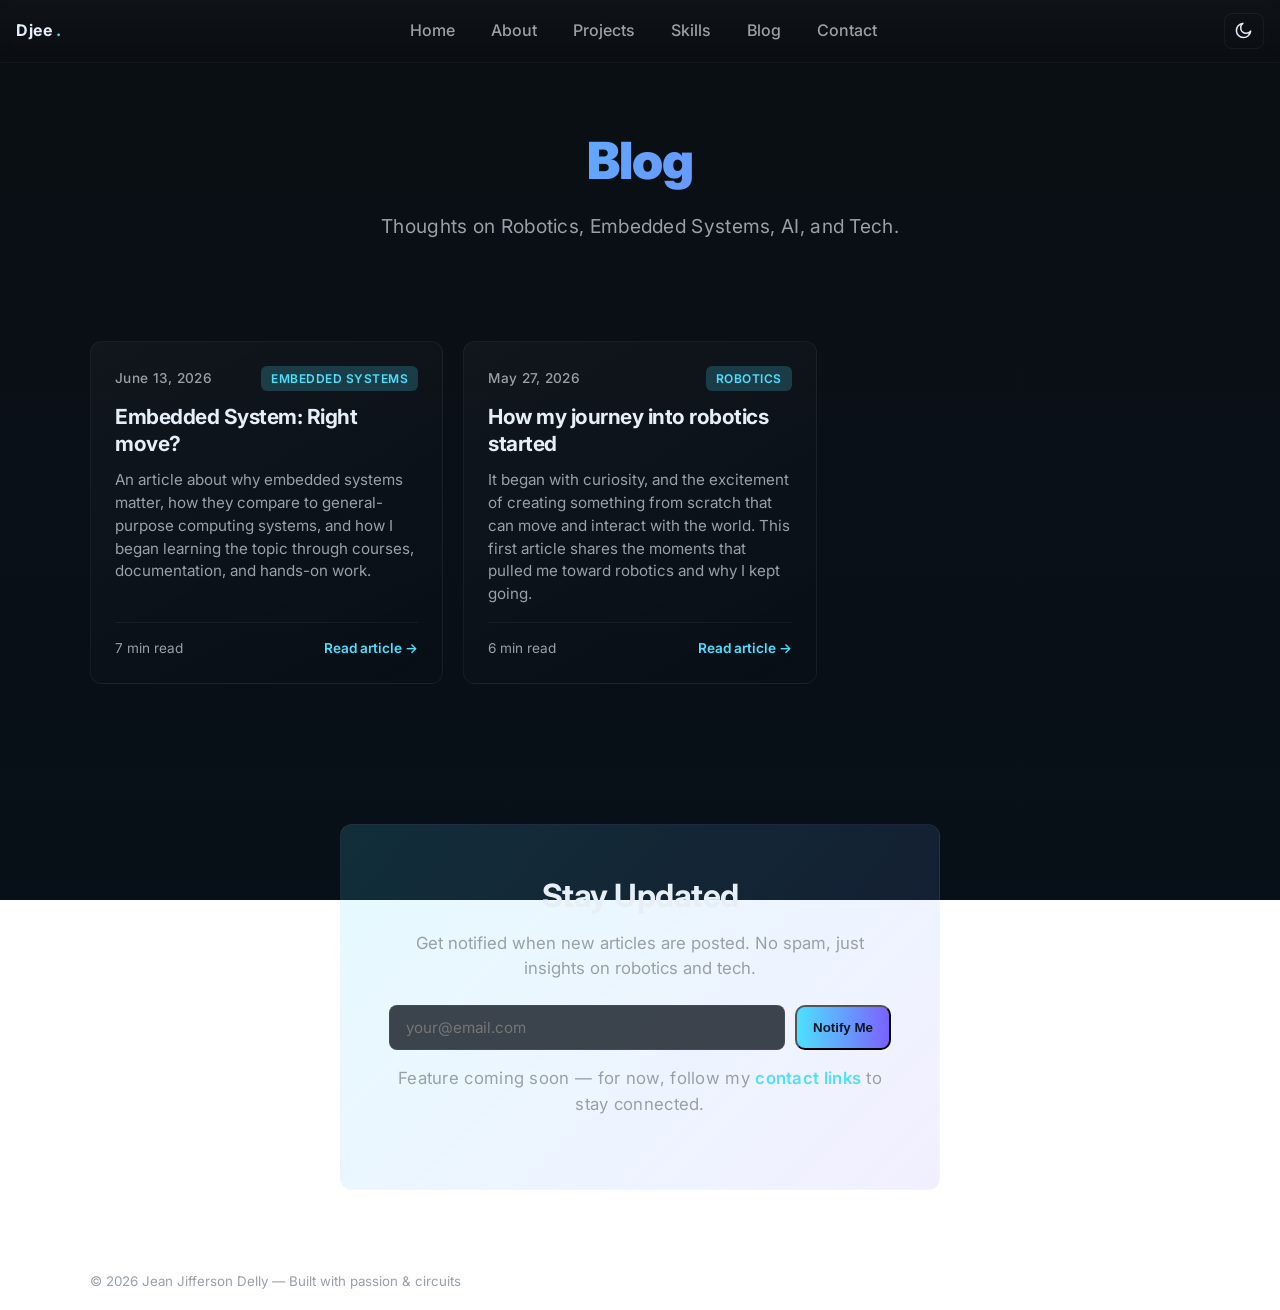
==== commit ce844705: "fix: Update article excerpt to clarify content focus" ====
--- a/blog/index.html
+++ b/blog/index.html
@@ -82,7 +82,7 @@
               </div>
               <h2 class="article-title">Embedded System: Right move?</h2>
               <p class="article-excerpt">
-                A draft about why embedded systems matter, how they compare to general-purpose computing systems, and how I began learning the topic through courses, documentation, and hands-on work.
+                An article about why embedded systems matter, how they compare to general-purpose computing systems, and how I began learning the topic through courses, documentation, and hands-on work.
               </p>
               <div class="article-footer">
                 <span class="article-read-time">7 min read</span>
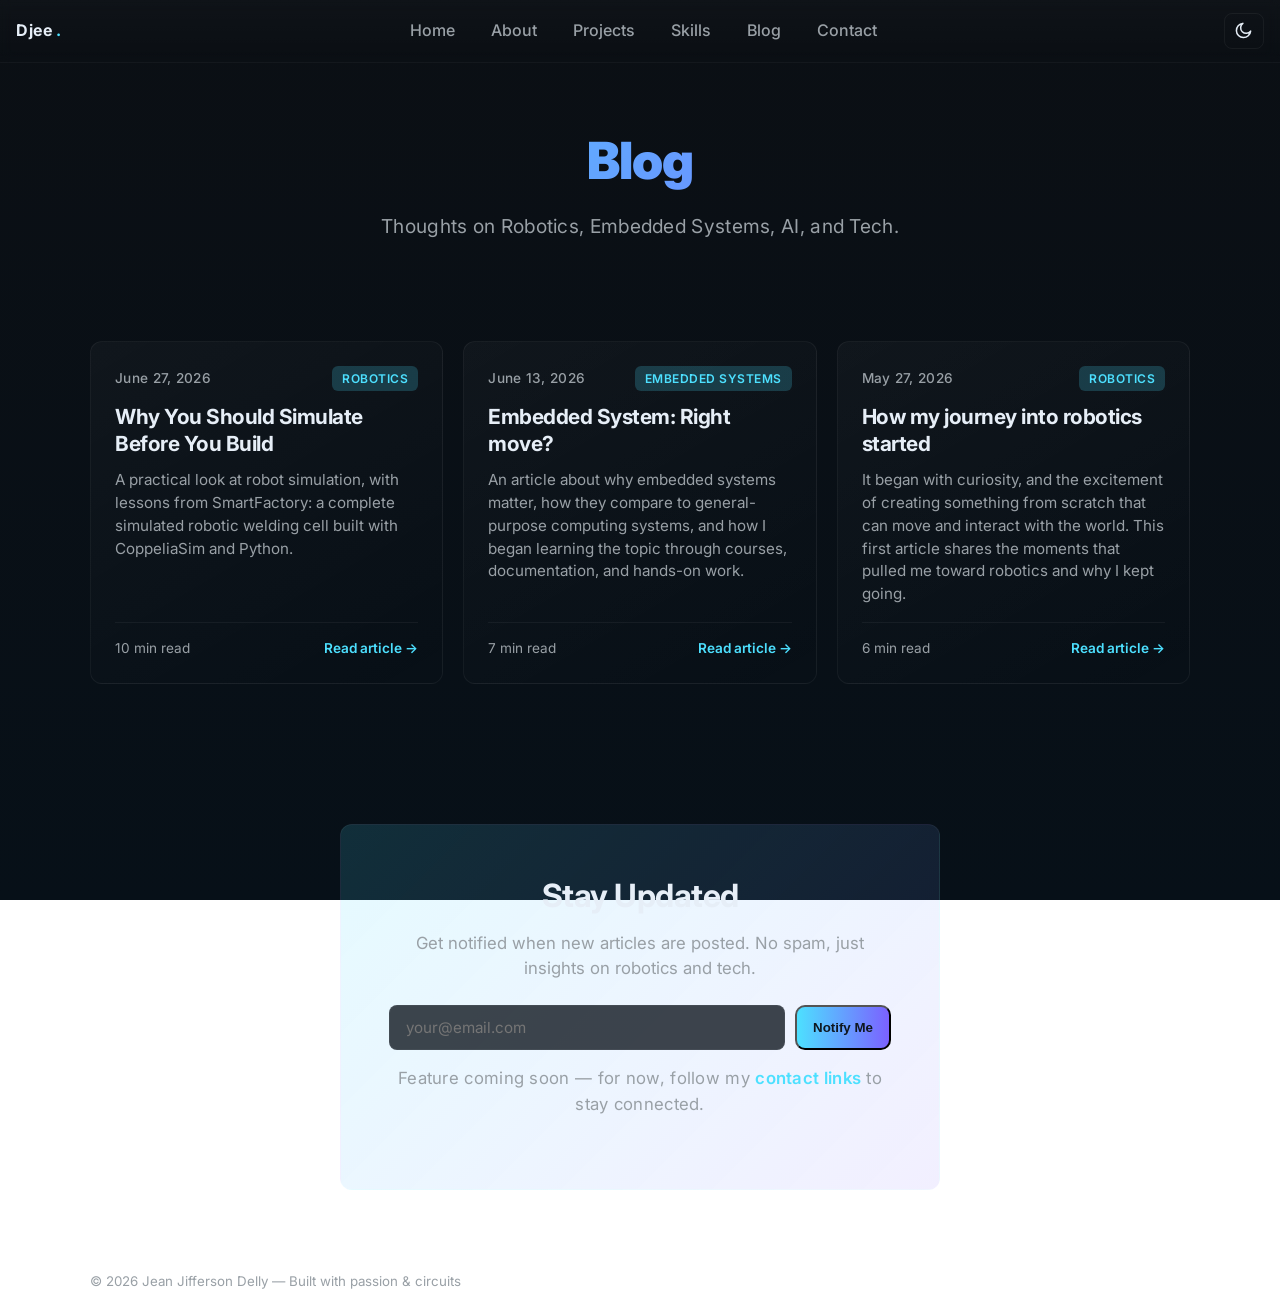
==== commit 4e8cfff5: "Refactor code structure for improved readability and maintainability" ====
--- a/blog/index.html
+++ b/blog/index.html
@@ -75,6 +75,20 @@
       <section id="articles" class="section blog-articles">
         <div class="container">
           <div class="articles-grid" id="articles-grid">
+            <a class="article-card" href="./why-simulate-before-build/" aria-label="Read Why You Should Simulate Before You Build">
+              <div class="article-meta">
+                <span class="article-date">June 27, 2026</span>
+                <span class="article-category">Robotics</span>
+              </div>
+              <h2 class="article-title">Why You Should Simulate Before You Build</h2>
+              <p class="article-excerpt">
+                A practical look at robot simulation, with lessons from SmartFactory: a complete simulated robotic welding cell built with CoppeliaSim and Python.
+              </p>
+              <div class="article-footer">
+                <span class="article-read-time">10 min read</span>
+                <span class="article-arrow">Read article -></span>
+              </div>
+            </a>
             <a class="article-card" href="./embedded-system-right-move/" aria-label="Read Embedded System: Right move?">
               <div class="article-meta">
                 <span class="article-date">June 13, 2026</span>
--- a/blog/blog.css
+++ b/blog/blog.css
@@ -481,6 +481,23 @@
   line-height: 1.75;
 }
 
+.article-code-block {
+  margin: 0;
+  padding: 14px 16px;
+  border-radius: 14px;
+  border: 1px solid var(--border);
+  background: color-mix(in oklab, var(--panel) 86%, black 14%);
+  color: var(--text);
+  overflow-x: auto;
+}
+
+.article-code-block code {
+  font-family: var(--fw-mono);
+  font-size: 0.9rem;
+  line-height: 1.65;
+  white-space: pre;
+}
+
 .article-callout {
   padding: 20px 22px;
   border-left: 3px solid var(--accent);
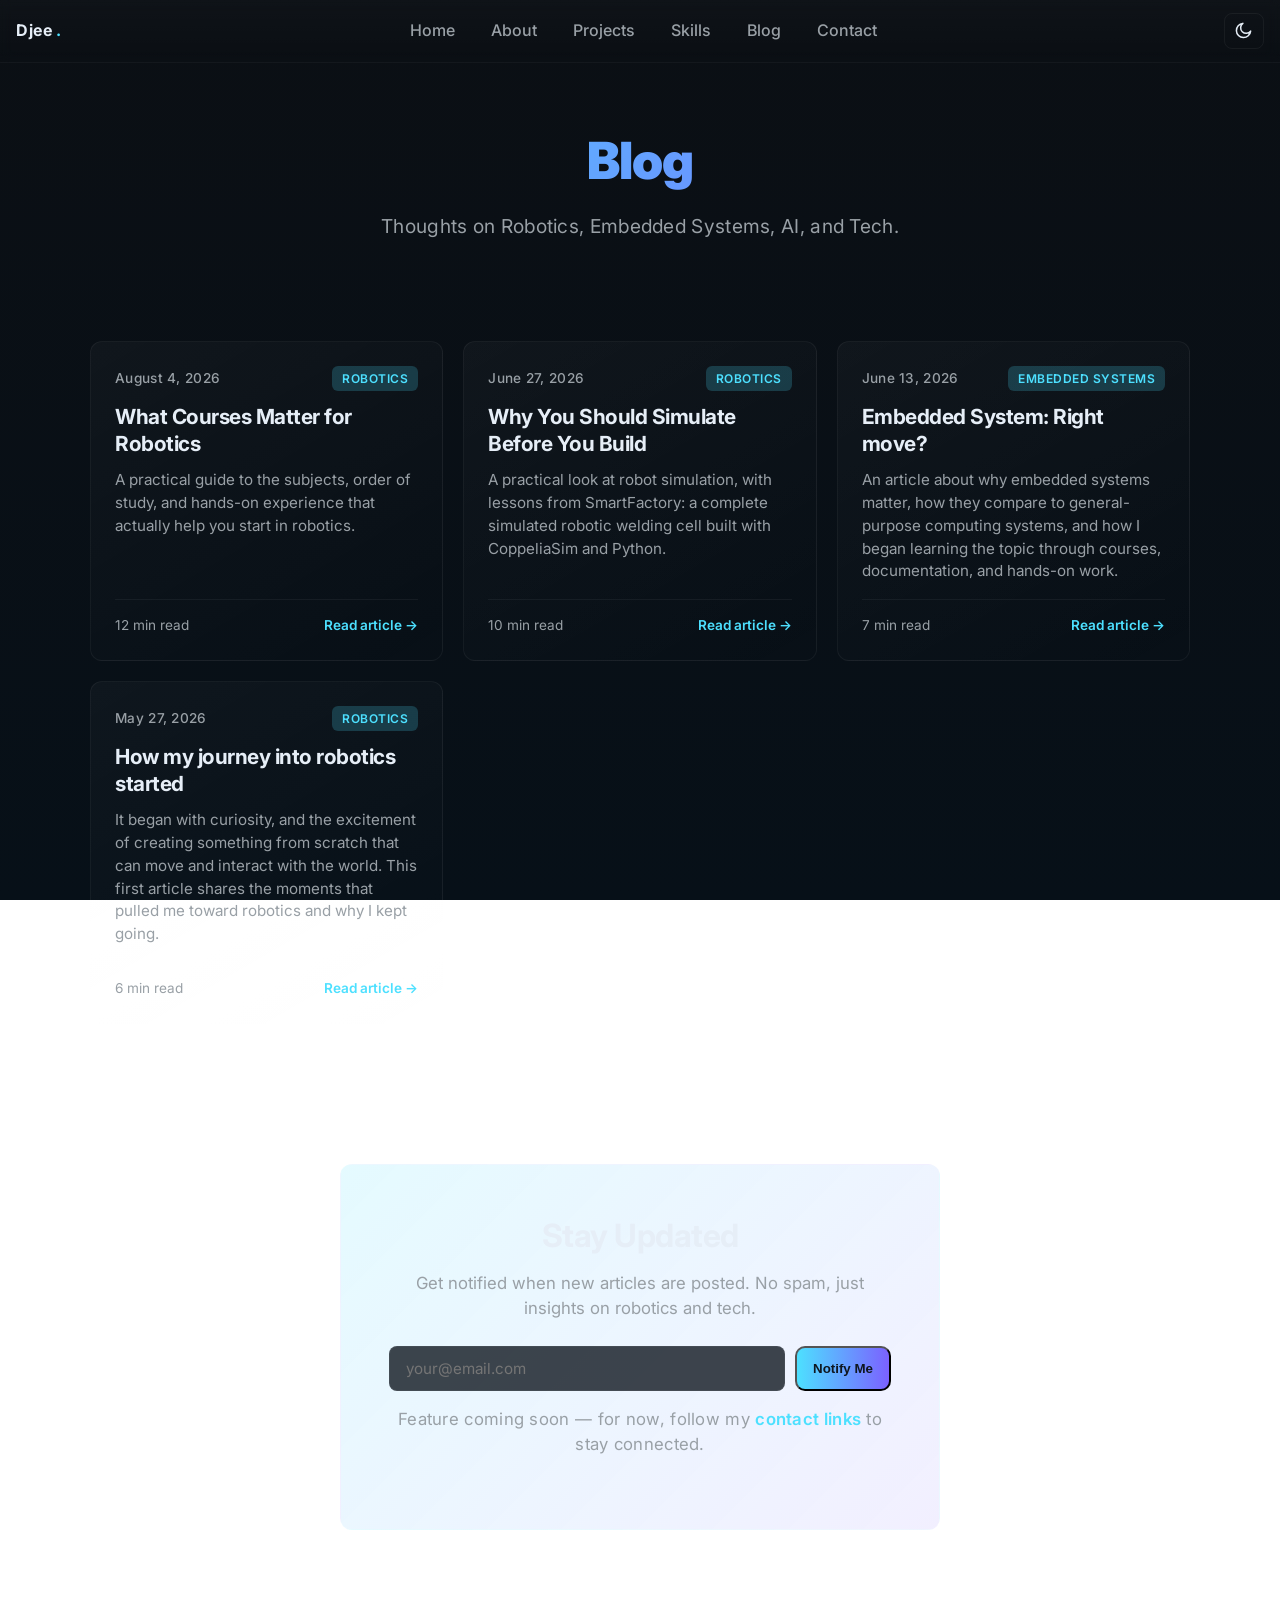
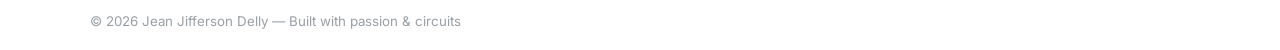
==== commit 9f88d449: "feat: Add new article on courses for robotics education" ====
--- a/blog/index.html
+++ b/blog/index.html
@@ -75,6 +75,20 @@
       <section id="articles" class="section blog-articles">
         <div class="container">
           <div class="articles-grid" id="articles-grid">
+            <a class="article-card" href="./what-courses-matter-for-robotics/" aria-label="Read What Courses Matter for Robotics">
+              <div class="article-meta">
+                <span class="article-date">August 4, 2026</span>
+                <span class="article-category">Robotics</span>
+              </div>
+              <h2 class="article-title">What Courses Matter for Robotics</h2>
+              <p class="article-excerpt">
+                A practical guide to the subjects, order of study, and hands-on experience that actually help you start in robotics.
+              </p>
+              <div class="article-footer">
+                <span class="article-read-time">12 min read</span>
+                <span class="article-arrow">Read article -></span>
+              </div>
+            </a>
             <a class="article-card" href="./why-simulate-before-build/" aria-label="Read Why You Should Simulate Before You Build">
               <div class="article-meta">
                 <span class="article-date">June 27, 2026</span>
